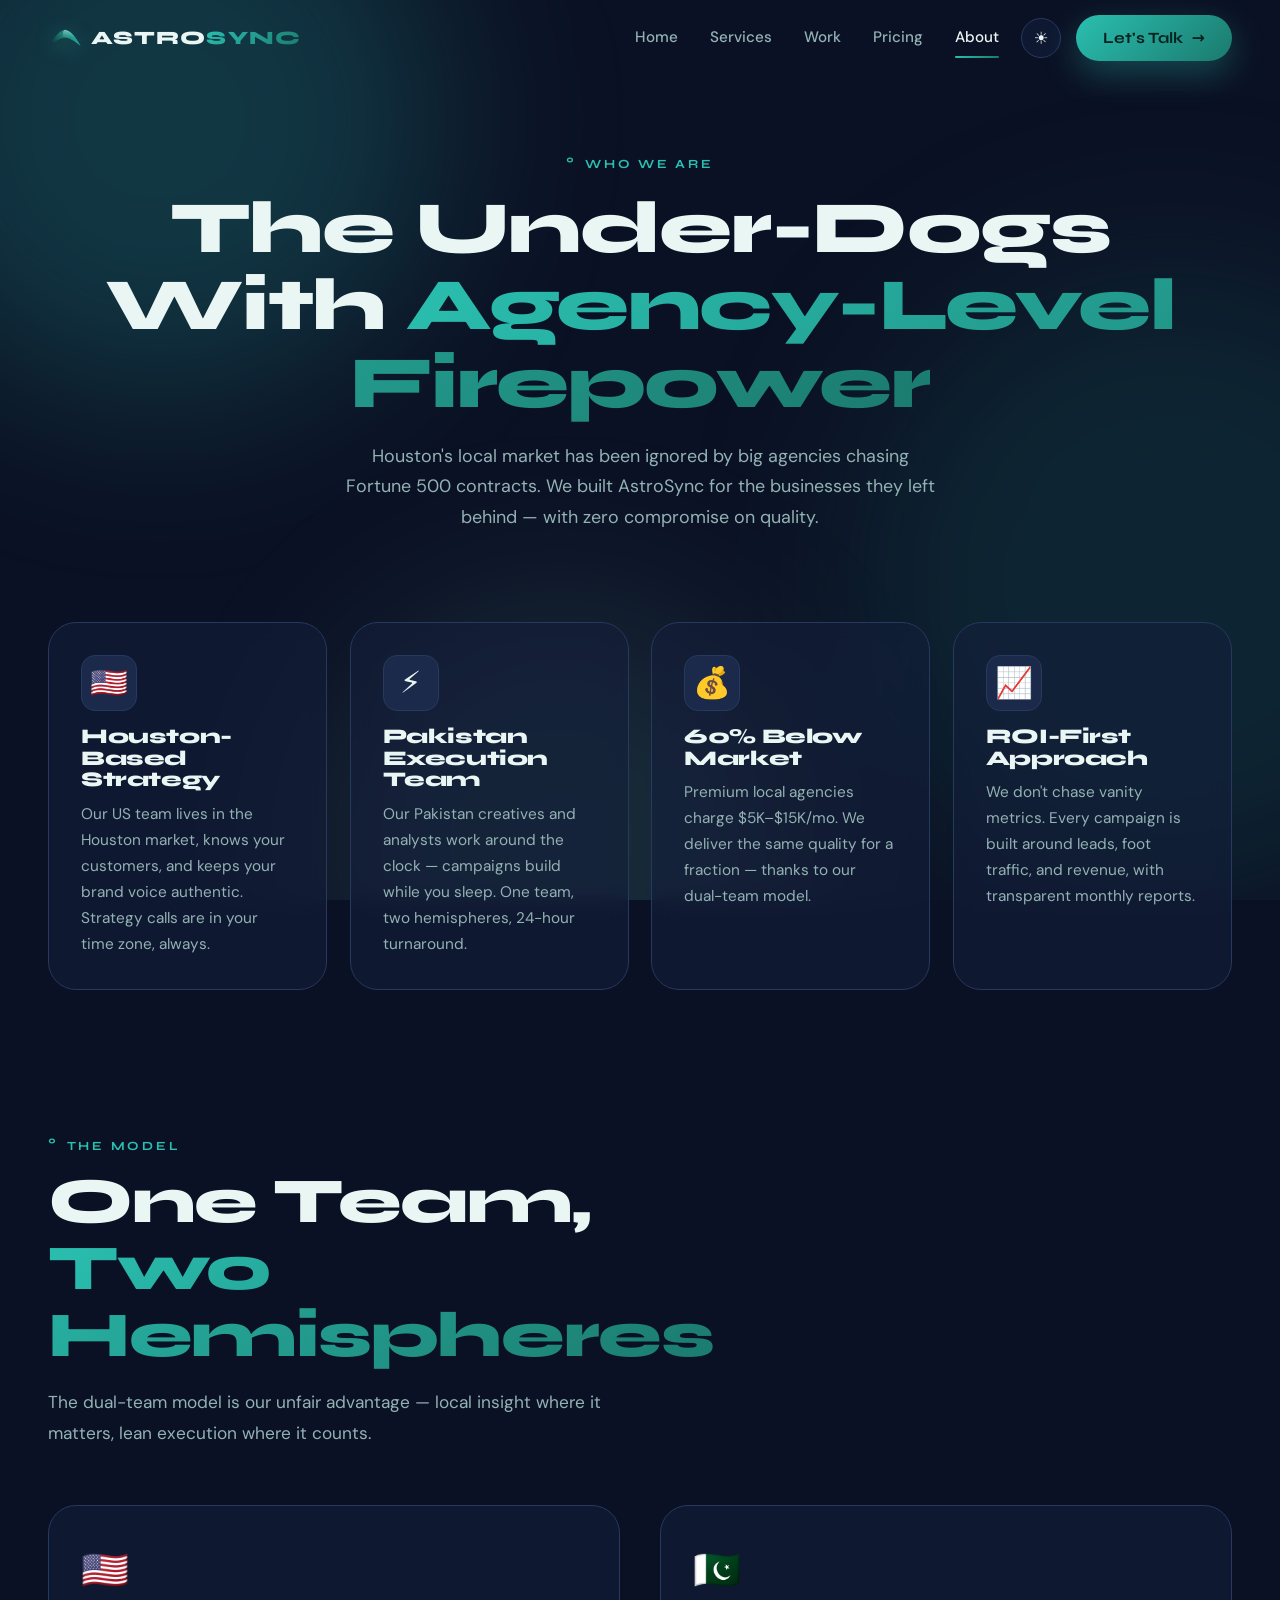
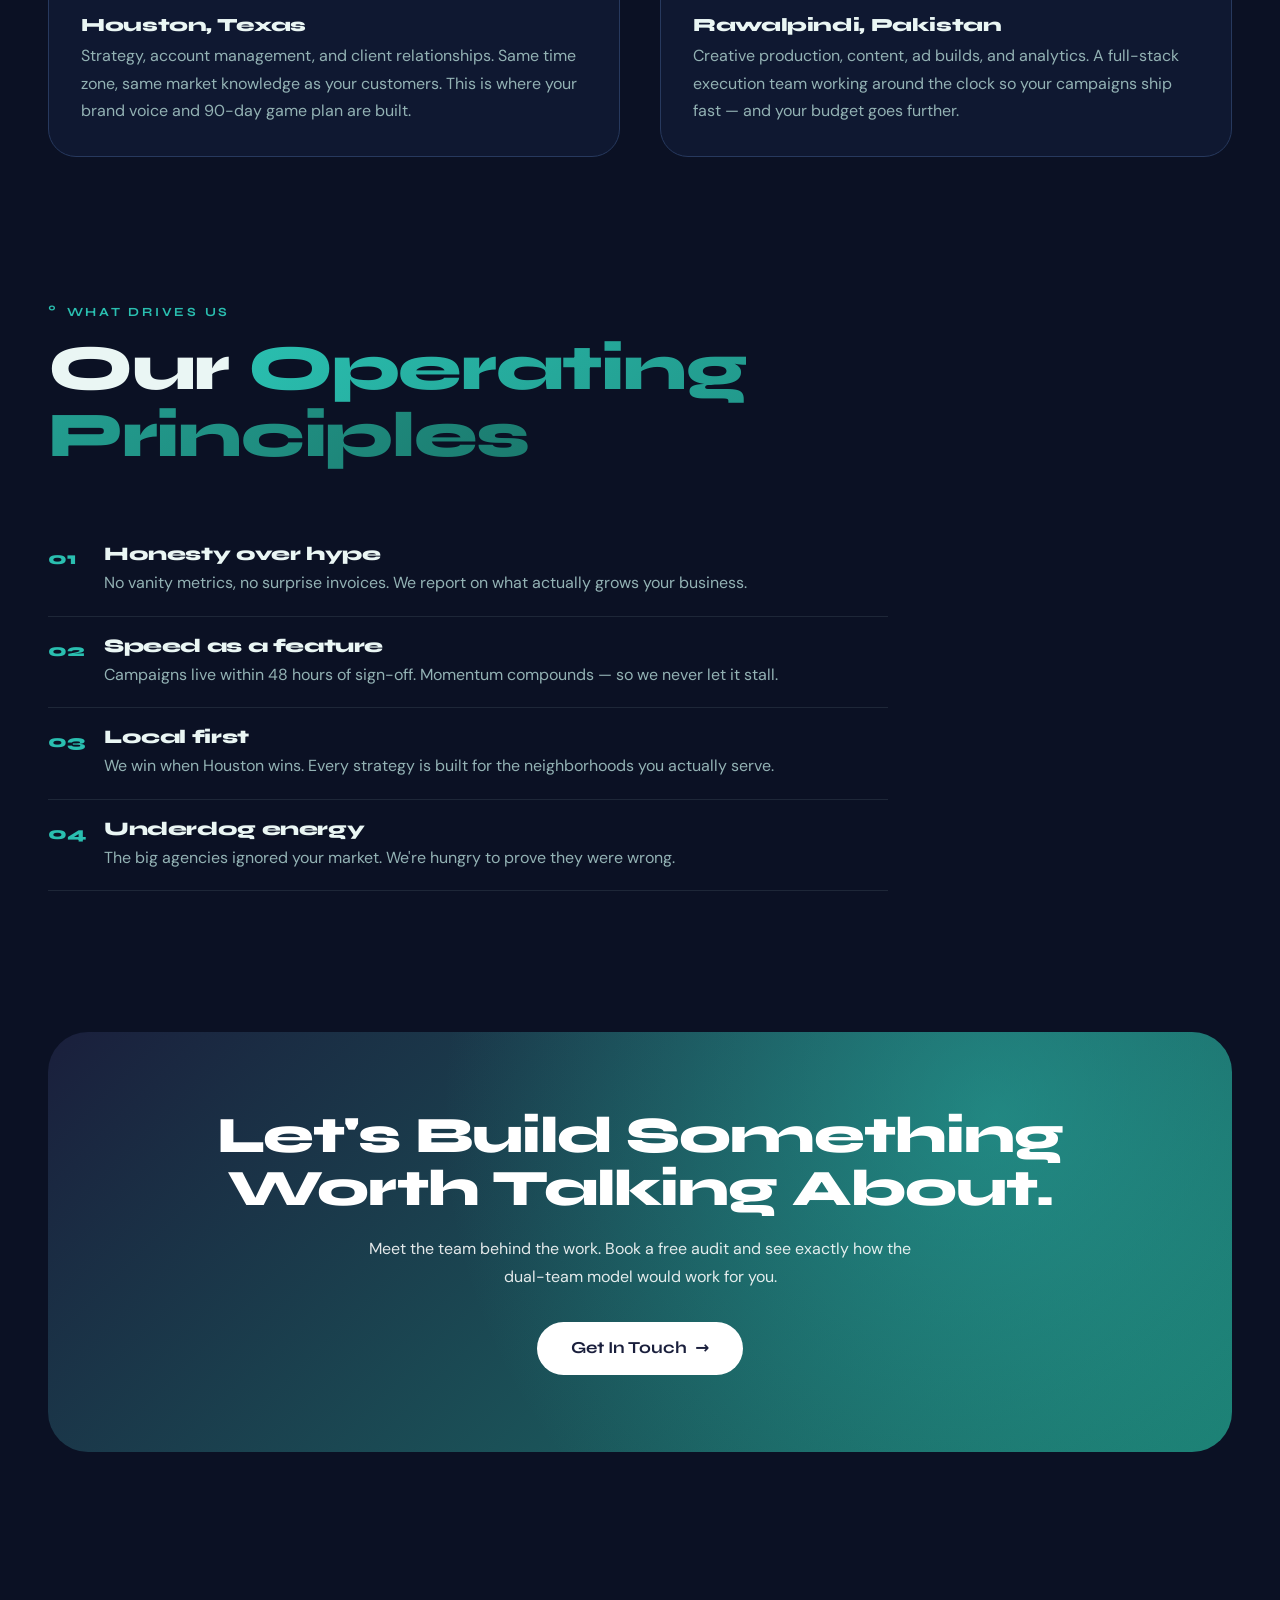
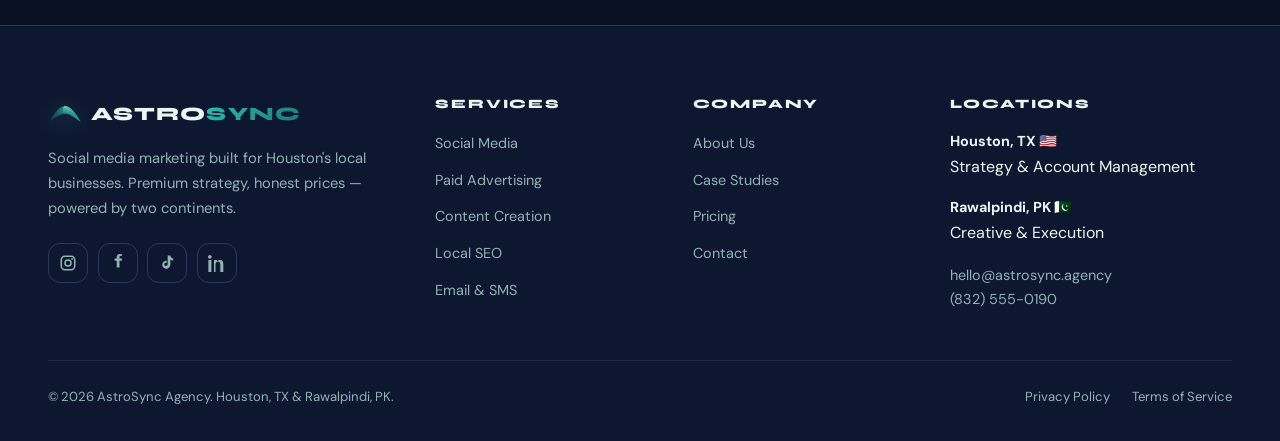
==== about.html @ 9858bcac "Add files via upload" ====
<!DOCTYPE html>
<html lang="en">
<head>
<meta charset="UTF-8">
<meta name="viewport" content="width=device-width, initial-scale=1.0">
<title>About — AstroSync</title>
<meta name="description" content="AstroSync is Houston's under-dog agency: US-based strategy plus a Pakistan execution team, delivering agency-level firepower at honest prices.">
<link rel="icon" href="assets/mark.svg">
<script>try{document.documentElement.setAttribute('data-theme',localStorage.getItem('astrosync-theme')||'dark')}catch(e){document.documentElement.setAttribute('data-theme','dark')}</script>
<link rel="stylesheet" href="assets/site.css">
<noscript><style>body{opacity:1!important}</style></noscript>
</head>
<body data-page="about">

<div class="bg-orbs" aria-hidden="true"><span></span><span></span><span></span></div>

<header class="page-header">
  <div class="container">
    <span class="eyebrow reveal" data-bind="about.eyebrow"></span>
    <h1 class="reveal d1" data-rich="about.title"></h1>
    <p class="reveal d2" data-bind="about.lead"></p>
  </div>
</header>

<!-- WHY GRID -->
<section class="section" style="padding-top:60px">
  <div class="container">
    <div class="grid g-4" data-list="why"></div>
  </div>
</section>

<!-- DUAL TEAM -->
<section class="section" style="padding-top:0">
  <div class="container">
    <div class="section-head reveal">
      <span class="eyebrow" data-bind="about.teamEyebrow"></span>
      <h2 class="section-title" data-rich="about.teamTitle"></h2>
      <p class="section-sub" data-bind="about.teamSub"></p>
    </div>
    <div class="split" data-list="teams"></div>
  </div>
</section>

<!-- VALUES -->
<section class="section" style="padding-top:0">
  <div class="container">
    <div class="section-head reveal">
      <span class="eyebrow" data-bind="about.valuesEyebrow"></span>
      <h2 class="section-title" data-rich="about.valuesTitle"></h2>
    </div>
    <div style="max-width:840px" data-list="values"></div>
  </div>
</section>

<section class="section cta-band" style="padding-top:0">
  <div class="container">
    <div class="cta-inner reveal">
      <h2>Let's Build Something<br>Worth Talking About.</h2>
      <p>Meet the team behind the work. Book a free audit and see exactly how the dual-team model would work for you.</p>
      <a class="btn btn-white btn-lg" href="contact.html">Get In Touch <span class="arr">→</span></a>
    </div>
  </div>
</section>

<script src="assets/content.js"></script>
<script src="assets/site.js"></script>
</body>
</html>
---- assets/site.css ----
@import url('fonts/fonts.css');

/* ============================================================
   ASTROSYNC — design system (teal · navy · mint, matched to logo)
   Dark-first with a light toggle. Shared across all pages.
   Colors are driven by CSS variables so the admin panel can
   override the brand palette at runtime.
   ============================================================ */

:root {
  /* Brand palette (overridable by admin via --brand-* ) */
  --brand-teal:   #2ABFB0;
  --brand-deep:   #1B7A6E;
  --brand-navy:   #1A1F3C;
  --brand-mint:   #E0F4F2;

  --teal:  var(--brand-teal);
  --deep:  var(--brand-deep);
  --navy:  var(--brand-navy);
  --mint:  var(--brand-mint);

  --grad-brand: linear-gradient(135deg, var(--brand-teal), var(--brand-deep));
  --grad-deep:  linear-gradient(135deg, var(--brand-navy), var(--brand-deep));
  --grad-soft:  linear-gradient(135deg, var(--brand-teal), #7AD9CE);

  --font-display: 'Syne', ui-sans-serif, system-ui, sans-serif;
  --font-body:    'DM Sans', ui-sans-serif, system-ui, -apple-system, sans-serif;
  --ease-expo: cubic-bezier(0.16, 1, 0.3, 1);

  --r-sm: 12px; --r-md: 18px; --r-lg: 28px; --r-xl: 40px;
  --maxw: 1240px; --pad: 28px;
}

/* THEME: dark (default) */
:root, [data-theme="dark"] {
  --bg:            #0B1124;
  --bg-2:          #0E1730;
  --surface:       #14203C;
  --surface-raised:#1B2A4A;
  --border:        #27395E;
  --border-soft:   rgba(207,231,228,.10);
  --text:          #EAF6F4;
  --text-muted:    #93B2B4;
  --glass:         rgba(20,32,60,.55);
  --glass-strong:  rgba(11,17,36,.74);
  --shadow:        0 30px 80px rgba(0,0,0,.5);
  --accent:        var(--brand-teal);
  --cta-hover:     var(--brand-deep);
  --orb-1:         rgba(42,191,176,.22);
  --orb-2:         rgba(27,122,110,.20);
  --orb-3:         rgba(122,217,206,.12);
  --brand-ink:     #EAF6F4;       /* wordmark color */
  --on-brand:      #06231F;       /* text on teal buttons */
}

/* THEME: light */
[data-theme="light"] {
  --bg:            #EEF8F8;
  --bg-2:          #FFFFFF;
  --surface:       #FFFFFF;
  --surface-raised:#E0F4F2;
  --border:        #CDE7E4;
  --border-soft:   rgba(26,31,60,.10);
  --text:          #0F1623;
  --text-muted:    #5A7470;
  --glass:         rgba(255,255,255,.66);
  --glass-strong:  rgba(255,255,255,.84);
  --shadow:        0 24px 64px rgba(27,122,110,.18);
  --accent:        var(--brand-deep);
  --cta-hover:     var(--brand-navy);
  --orb-1:         rgba(42,191,176,.16);
  --orb-2:         rgba(27,122,110,.12);
  --orb-3:         rgba(122,217,206,.18);
  --brand-ink:     #1A1F3C;
  --on-brand:      #FFFFFF;
}

/* ---------------- Base ---------------- */
*, *::before, *::after { box-sizing: border-box; margin: 0; padding: 0; }
html { scroll-behavior: smooth; font-size: 16px; -webkit-text-size-adjust: 100%; }
@media (prefers-reduced-motion: reduce) {
  html { scroll-behavior: auto; }
  *, *::before, *::after { animation-duration: .001ms !important; animation-iteration-count: 1 !important; transition-duration: .001ms !important; }
}
body {
  background: var(--bg); color: var(--text); font-family: var(--font-body);
  line-height: 1.7; overflow-x: hidden; -webkit-font-smoothing: antialiased;
  transition: background .5s var(--ease-expo), color .5s var(--ease-expo);
}
img { max-width: 100%; display: block; }
a { color: inherit; text-decoration: none; }
button { cursor: pointer; font-family: inherit; color: inherit; background: none; border: none; }
ul { list-style: none; }
::selection { background: var(--brand-teal); color: #06231F; }
::-webkit-scrollbar { width: 9px; height: 9px; }
::-webkit-scrollbar-track { background: var(--bg-2); }
::-webkit-scrollbar-thumb { background: var(--grad-brand); border-radius: 99px; }

.container { max-width: var(--maxw); margin: 0 auto; padding: 0 var(--pad); }

/* Ambient orbs */
.bg-orbs { position: fixed; inset: 0; z-index: -1; overflow: hidden; pointer-events: none; }
.bg-orbs span { position: absolute; border-radius: 50%; filter: blur(90px); animation: breathe 9s var(--ease-expo) infinite alternate; }
.bg-orbs span:nth-child(1){ width: 560px; height: 560px; background: var(--orb-1); top: -160px; left: -120px; }
.bg-orbs span:nth-child(2){ width: 620px; height: 620px; background: var(--orb-2); top: 30%; right: -200px; animation-delay: -3s; }
.bg-orbs span:nth-child(3){ width: 480px; height: 480px; background: var(--orb-3); bottom: -180px; left: 25%; animation-delay: -6s; }
@keyframes breathe { from { transform: translateY(0) scale(1); opacity: .7; } to { transform: translateY(-30px) scale(1.12); opacity: 1; } }

/* ---------------- Typography ---------------- */
h1, h2, h3, h4 { font-family: var(--font-display); font-weight: 800; line-height: 1.05; letter-spacing: -.02em; }
.grad-text { background: var(--grad-brand); -webkit-background-clip: text; background-clip: text; -webkit-text-fill-color: transparent; color: transparent; }
.eyebrow { display: inline-flex; align-items: center; gap: .5rem; font-family: var(--font-display); font-weight: 700; font-size: .78rem; letter-spacing: .22em; text-transform: uppercase; color: var(--accent); }
.eyebrow::before { content: "°"; font-size: 1.4em; line-height: 0; color: var(--brand-teal); }
.section-title { font-size: clamp(2.1rem, 5.2vw, 4rem); margin: .6rem 0 1.1rem; }
.section-sub { color: var(--text-muted); font-size: 1.08rem; max-width: 620px; line-height: 1.8; }
.section { padding: clamp(72px, 11vw, 150px) 0; position: relative; }
.section-head { max-width: 760px; margin-bottom: 3.5rem; }
.center { text-align: center; margin-inline: auto; }

/* ---------------- Buttons ---------------- */
.btn { display: inline-flex; align-items: center; gap: .55rem; font-family: var(--font-display); font-weight: 700; font-size: .98rem; padding: .95rem 1.7rem; border-radius: 99px; line-height: 1; transition: transform .35s var(--ease-expo), box-shadow .35s var(--ease-expo), background .3s, color .3s, border-color .3s; white-space: nowrap; }
.btn .arr { transition: transform .35s var(--ease-expo); }
.btn:hover .arr { transform: translateX(4px); }
.btn-primary { background: var(--grad-brand); color: var(--on-brand); box-shadow: 0 12px 34px rgba(42,191,176,.32); }
.btn-primary:hover { transform: translateY(-3px); box-shadow: 0 20px 50px rgba(27,122,110,.42); }
.btn-outline { border: 1.5px solid var(--border); color: var(--text); background: var(--glass); backdrop-filter: blur(8px); }
.btn-outline:hover { transform: translateY(-3px); border-color: var(--brand-teal); color: var(--brand-teal); }
.btn-lg { padding: 1.15rem 2.1rem; font-size: 1.05rem; }

/* ---------------- NAV ---------------- */
.site-nav { position: fixed; top: 0; left: 0; right: 0; z-index: 100; transition: background .4s var(--ease-expo), border-color .4s; border-bottom: 1px solid transparent; }
.site-nav.scrolled { background: var(--glass-strong); backdrop-filter: blur(18px) saturate(150%); border-bottom-color: var(--border-soft); }
.nav-inner { display: flex; align-items: center; gap: 1.4rem; height: 76px; }
.brand { display: flex; align-items: center; gap: .55rem; margin-right: auto; }
.brand-mark { width: 34px; height: auto; filter: drop-shadow(0 4px 10px rgba(42,191,176,.35)); }
.brand-name { font-family: var(--font-display); font-weight: 800; font-size: 1.18rem; letter-spacing: .06em; color: var(--brand-ink); }
.nav-links { display: flex; align-items: center; gap: 2rem; }
.nav-links a { font-size: .95rem; font-weight: 500; color: var(--text-muted); position: relative; padding: .3rem 0; transition: color .3s; }
.nav-links a::after { content: ""; position: absolute; left: 0; bottom: -2px; height: 2px; width: 0; background: var(--grad-brand); border-radius: 2px; transition: width .35s var(--ease-expo); }
.nav-links a:hover, .nav-links a.active { color: var(--text); }
.nav-links a:hover::after, .nav-links a.active::after { width: 100%; }
.nav-actions { display: flex; align-items: center; gap: .9rem; }
.theme-toggle { width: 40px; height: 40px; border-radius: 50%; display: grid; place-items: center; border: 1px solid var(--border); background: var(--glass); font-size: 1.05rem; transition: transform .4s var(--ease-expo), border-color .3s; }
.theme-toggle:hover { transform: rotate(-20deg) scale(1.08); border-color: var(--brand-teal); }
.hamburger { display: none; flex-direction: column; gap: 5px; width: 44px; height: 44px; align-items: center; justify-content: center; }
.hamburger span { width: 24px; height: 2px; background: var(--text); border-radius: 2px; transition: transform .35s var(--ease-expo), opacity .25s; }
.hamburger.open span:nth-child(1){ transform: translateY(7px) rotate(45deg); }
.hamburger.open span:nth-child(2){ opacity: 0; }
.hamburger.open span:nth-child(3){ transform: translateY(-7px) rotate(-45deg); }

/* drawer */
.drawer { position: fixed; inset: 0; z-index: 200; visibility: hidden; }
.drawer.open { visibility: visible; }
.drawer-backdrop { position: absolute; inset: 0; background: rgba(0,0,0,.6); opacity: 0; transition: opacity .4s; backdrop-filter: blur(2px); }
.drawer.open .drawer-backdrop { opacity: 1; }
.drawer-panel { position: absolute; top: 0; right: 0; height: 100%; width: min(86vw, 360px); background: var(--bg-2); border-left: 1px solid var(--border); padding: 5.5rem 2rem 2rem; display: flex; flex-direction: column; gap: .4rem; transform: translateX(100%); transition: transform .5s var(--ease-expo); }
.drawer.open .drawer-panel { transform: translateX(0); }
.drawer-panel a { font-family: var(--font-display); font-weight: 700; font-size: 1.5rem; padding: .7rem 0; color: var(--text); border-bottom: 1px solid var(--border-soft); }
.drawer-panel a.active { color: var(--brand-teal); }
.drawer-close { position: absolute; top: 1.6rem; right: 1.6rem; font-size: 1.6rem; color: var(--text-muted); }
.drawer-panel .btn { margin-top: 1.4rem; justify-content: center; }

/* ---------------- Hero ---------------- */
.hero { position: relative; padding: 150px 0 90px; overflow: hidden; }
.hero-grid { display: grid; grid-template-columns: 1.1fr .9fr; gap: 3rem; align-items: center; }
.badge { display: inline-flex; align-items: center; gap: .6rem; padding: .5rem 1rem; border-radius: 99px; background: var(--glass); border: 1px solid var(--border); font-size: .82rem; font-weight: 600; color: var(--text-muted); margin-bottom: 1.6rem; backdrop-filter: blur(8px); }
.badge .dot { width: 8px; height: 8px; border-radius: 50%; background: var(--grad-brand); box-shadow: 0 0 0 4px rgba(42,191,176,.18); animation: pulse 2s infinite; }
@keyframes pulse { 50% { box-shadow: 0 0 0 9px rgba(42,191,176,0); } }
.hero h1 { font-size: clamp(2.6rem, 6.6vw, 5.2rem); }
.hero p.lead { color: var(--text-muted); font-size: 1.15rem; max-width: 520px; margin: 1.6rem 0 2.2rem; line-height: 1.8; }
.hero-ctas { display: flex; gap: 1rem; flex-wrap: wrap; }
.hero-stats { display: flex; gap: 2.4rem; margin-top: 3rem; flex-wrap: wrap; }
.stat .num { font-family: var(--font-display); font-weight: 800; font-size: clamp(1.8rem, 4vw, 2.6rem); background: var(--grad-brand); -webkit-background-clip: text; background-clip: text; -webkit-text-fill-color: transparent; }
.stat .label { color: var(--text-muted); font-size: .85rem; margin-top: .2rem; }

/* ---------------- 3D social sphere (hero) ---------------- */
.sphere-stage { perspective: 1100px; width: min(100%, 460px); aspect-ratio: 1; margin-inline: auto; display: grid; place-items: center; position: relative; }
.sphere-stage::before { content: ""; position: absolute; inset: 12%; border-radius: 50%; background: radial-gradient(circle at 50% 45%, var(--orb-1), transparent 65%); filter: blur(30px); }
.sphere { position: relative; width: 78%; height: 78%; transform-style: preserve-3d; transform: rotateX(-8deg); }
.orbit { position: absolute; inset: 0; transform-style: preserve-3d; animation: orbitspin 26s linear infinite; }
.orbit-item { position: absolute; top: 50%; left: 50%; width: 64px; height: 64px; margin: -32px; transform-style: preserve-3d; transform: rotateY(var(--a)) translateZ(var(--r, 175px)) translateY(var(--y, 0px)); }
.orbit-badge { width: 100%; height: 100%; transform: rotateY(calc(-1 * var(--a))); animation: orbitspin-rev 26s linear infinite; }
.sphere:hover .orbit, .sphere:hover .orbit-badge { animation-play-state: paused; }
@keyframes orbitspin { to { transform: rotateY(360deg); } }
@keyframes orbitspin-rev { to { transform: rotateY(-360deg); } }
.social-badge { width: 100%; height: 100%; border-radius: 18px; display: grid; place-items: center; background: var(--glass-strong); border: 1px solid var(--border); box-shadow: var(--shadow); backdrop-filter: blur(8px); transition: transform .3s var(--ease-expo); }
.social-badge:hover { transform: scale(1.12); }
.social-badge svg { width: 30px; height: 30px; }
.sphere-core { position: absolute; top: 50%; left: 50%; width: 120px; height: 120px; margin: -60px; border-radius: 50%; display: grid; place-items: center; background: var(--grad-deep); border: 1px solid var(--border); box-shadow: 0 0 50px rgba(42,191,176,.45), inset 0 0 30px rgba(0,0,0,.4); transform: translateZ(0); }
.sphere-core img { width: 64px; filter: drop-shadow(0 4px 10px rgba(0,0,0,.4)); }
.sphere-ring { position: absolute; inset: 4%; border: 1px solid var(--border-soft); border-radius: 50%; transform: rotateX(78deg); }
.sphere-ring.b { inset: 14%; transform: rotateX(78deg) rotateZ(60deg); }

/* page header (interior pages) */
.page-header { padding: 150px 0 30px; text-align: center; }
.page-header h1 { font-size: clamp(2.4rem, 6vw, 4.6rem); margin: .8rem auto 1.2rem; max-width: 14ch; }
.page-header p { color: var(--text-muted); font-size: 1.12rem; max-width: 600px; margin: 0 auto; }

/* ---------------- Ticker ---------------- */
.ticker { overflow: hidden; border-block: 1px solid var(--border-soft); padding: 1.1rem 0; background: var(--surface); }
.ticker-track { display: flex; gap: 3rem; width: max-content; animation: marquee 32s linear infinite; }
.ticker:hover .ticker-track { animation-play-state: paused; }
.ticker-item { display: inline-flex; align-items: center; gap: .9rem; font-family: var(--font-display); font-weight: 700; font-size: 1.05rem; color: var(--text-muted); white-space: nowrap; }
.ticker-item b { color: var(--brand-teal); }
@keyframes marquee { to { transform: translateX(-50%); } }

/* ---------------- Cards / grids ---------------- */
.grid { display: grid; gap: 1.4rem; }
.g-2 { grid-template-columns: repeat(2, 1fr); }
.g-3 { grid-template-columns: repeat(3, 1fr); }
.g-4 { grid-template-columns: repeat(4, 1fr); }
.card { background: var(--glass); border: 1px solid var(--border); border-radius: var(--r-lg); padding: 2rem; position: relative; overflow: hidden; backdrop-filter: blur(10px); transition: transform .45s var(--ease-expo), border-color .4s, box-shadow .45s var(--ease-expo); }
.card::before { content: ""; position: absolute; inset: 0; border-radius: inherit; padding: 1px; background: var(--grad-brand); -webkit-mask: linear-gradient(#000 0 0) content-box, linear-gradient(#000 0 0); -webkit-mask-composite: xor; mask-composite: exclude; opacity: 0; transition: opacity .4s; }
.card:hover { transform: translateY(-6px); box-shadow: var(--shadow); }
.card:hover::before { opacity: 1; }
.card h3 { font-size: 1.3rem; margin: .9rem 0 .6rem; }
.card p { color: var(--text-muted); font-size: .96rem; }
.card .icon { font-size: 1.9rem; width: 56px; height: 56px; border-radius: 14px; display: grid; place-items: center; background: var(--surface-raised); border: 1px solid var(--border); }

.svc-card { display: flex; flex-direction: column; min-height: 260px; }
.svc-num { font-family: var(--font-display); font-weight: 800; font-size: 1rem; color: var(--accent); letter-spacing: .1em; }
.svc-card h3 { margin-top: auto; font-size: 1.55rem; }
.svc-enter { display: inline-flex; align-items: center; gap: .5rem; margin-top: 1.2rem; font-family: var(--font-display); font-weight: 700; font-size: .85rem; letter-spacing: .12em; color: var(--text-muted); transition: color .3s, gap .3s var(--ease-expo); }
.svc-card:hover .svc-enter { color: var(--brand-teal); gap: .9rem; }
.tag { position: absolute; top: 1.4rem; right: 1.4rem; font-size: .68rem; font-weight: 700; letter-spacing: .08em; text-transform: uppercase; padding: .3rem .7rem; border-radius: 99px; background: var(--grad-brand); color: var(--on-brand); }

.stat-card .big { font-family: var(--font-display); font-weight: 800; font-size: clamp(2.6rem, 6vw, 3.6rem); background: var(--grad-brand); -webkit-background-clip: text; background-clip: text; -webkit-text-fill-color: transparent; line-height: 1; }
.stat-card .ctx { font-size: .72rem; letter-spacing: .14em; text-transform: uppercase; color: var(--accent); font-weight: 700; margin-bottom: 1rem; }

.steps { display: grid; gap: 1.2rem; }
.step { position: relative; padding-left: 5rem; }
.step .n { position: absolute; left: 0; top: 0; width: 56px; height: 56px; border-radius: 16px; display: grid; place-items: center; font-family: var(--font-display); font-weight: 800; font-size: 1.3rem; background: var(--surface); border: 1px solid var(--border); color: var(--accent); }
.step h3 { font-size: 1.3rem; margin-bottom: .4rem; }
.step p { color: var(--text-muted); }

.quote-card { display: flex; flex-direction: column; gap: 1.2rem; }
.stars { color: var(--brand-teal); letter-spacing: .18em; font-size: 1rem; }
.quote-card blockquote { font-size: 1.05rem; line-height: 1.7; color: var(--text); font-style: italic; }
.who { display: flex; align-items: center; gap: .8rem; margin-top: auto; }
.avatar { width: 46px; height: 46px; border-radius: 50%; display: grid; place-items: center; font-family: var(--font-display); font-weight: 800; color: var(--on-brand); background: var(--grad-brand); font-size: .95rem; }
.who .name { font-weight: 700; font-size: .95rem; }
.who .role { color: var(--text-muted); font-size: .82rem; }

.price-card { display: flex; flex-direction: column; }
.price-card.featured { border-color: var(--brand-teal); box-shadow: 0 0 0 1px var(--brand-teal), 0 24px 60px rgba(42,191,176,.2); transform: scale(1.03); }
.price-card.featured:hover { transform: scale(1.03) translateY(-6px); }
.plan-name { font-family: var(--font-display); font-weight: 700; font-size: 1rem; letter-spacing: .14em; text-transform: uppercase; color: var(--accent); }
.price { font-family: var(--font-display); font-weight: 800; font-size: 3.2rem; margin: .6rem 0 .1rem; line-height: 1; }
.price sup { font-size: 1.3rem; vertical-align: super; color: var(--text-muted); }
.per { color: var(--text-muted); font-size: .88rem; }
.feat-list { display: flex; flex-direction: column; gap: .7rem; margin: 1.6rem 0; }
.feat-list li { display: flex; align-items: flex-start; gap: .6rem; font-size: .95rem; color: var(--text-muted); }
.feat-list li::before { content: "✦"; color: var(--brand-teal); flex-shrink: 0; }
.price-card .btn { margin-top: auto; justify-content: center; }
.badge-pop { position: absolute; top: 1.2rem; right: 1.2rem; font-size: .66rem; font-weight: 700; letter-spacing: .1em; text-transform: uppercase; padding: .3rem .7rem; border-radius: 99px; background: var(--grad-brand); color: var(--on-brand); }

.faq { max-width: 800px; margin: 0 auto; display: flex; flex-direction: column; gap: .8rem; }
.faq-item { background: var(--glass); border: 1px solid var(--border); border-radius: var(--r-md); overflow: hidden; }
.faq-q { width: 100%; text-align: left; padding: 1.3rem 1.5rem; font-family: var(--font-display); font-weight: 700; font-size: 1.05rem; display: flex; justify-content: space-between; align-items: center; gap: 1rem; }
.faq-q .pm { color: var(--brand-teal); font-size: 1.4rem; transition: transform .35s var(--ease-expo); flex-shrink: 0; }
.faq-item.open .faq-q .pm { transform: rotate(45deg); }
.faq-a { max-height: 0; overflow: hidden; transition: max-height .4s var(--ease-expo); }
.faq-a p { padding: 0 1.5rem 1.4rem; color: var(--text-muted); }

.contact-grid { display: grid; grid-template-columns: .9fr 1.1fr; gap: 3rem; align-items: start; }
.info-row { display: flex; gap: .9rem; align-items: flex-start; margin-bottom: 1.2rem; }
.info-row .ico { width: 44px; height: 44px; border-radius: 12px; flex-shrink: 0; display: grid; place-items: center; background: var(--grad-brand); font-size: 1.1rem; }
.info-row b { display: block; font-size: .95rem; }
.info-row span { color: var(--text-muted); font-size: .85rem; }
.form { background: var(--glass); border: 1px solid var(--border); border-radius: var(--r-lg); padding: 2.2rem; backdrop-filter: blur(10px); }
.form-row { display: grid; grid-template-columns: 1fr 1fr; gap: 1rem; }
.field { display: flex; flex-direction: column; gap: .4rem; margin-bottom: 1.1rem; }
.field label { font-size: .82rem; font-weight: 600; color: var(--text-muted); }
.field input, .field select, .field textarea { background: var(--bg-2); border: 1px solid var(--border); border-radius: var(--r-sm); padding: .85rem 1rem; color: var(--text); font-family: inherit; font-size: .95rem; transition: border-color .3s, box-shadow .3s; }
.field textarea { min-height: 120px; resize: vertical; }
.field input:focus, .field select:focus, .field textarea:focus { outline: none; border-color: var(--brand-teal); box-shadow: 0 0 0 3px rgba(42,191,176,.18); }
.field.invalid input, .field.invalid select { border-color: #E8294A; }
.btn-submit { width: 100%; justify-content: center; background: var(--grad-brand); color: var(--on-brand); }
.btn-submit:hover { transform: translateY(-2px); box-shadow: 0 16px 40px rgba(42,191,176,.34); }
.btn-submit:disabled { opacity: 1; cursor: default; }

.cta-band { position: relative; overflow: hidden; }
.cta-inner { background: var(--grad-deep); border-radius: var(--r-xl); padding: clamp(3rem, 6vw, 5rem); text-align: center; position: relative; overflow: hidden; }
.cta-inner::after { content: ""; position: absolute; inset: 0; background: radial-gradient(circle at 80% 20%, rgba(42,191,176,.45), transparent 55%); }
.cta-inner > * { position: relative; z-index: 1; }
.cta-inner h2 { color: #fff; font-size: clamp(1.9rem, 4.6vw, 3.2rem); }
.cta-inner p { color: rgba(255,255,255,.88); max-width: 560px; margin: 1.2rem auto 2rem; }
.btn-white { background: #fff; color: var(--brand-navy); }
.btn-white:hover { transform: translateY(-3px); box-shadow: 0 18px 44px rgba(0,0,0,.3); }

.split { display: grid; grid-template-columns: 1fr 1fr; gap: 2.5rem; align-items: center; }
.team-card { background: var(--glass); border: 1px solid var(--border); border-radius: var(--r-lg); padding: 2rem; }
.team-card .flag { font-size: 2.4rem; }
.team-card h3 { margin: .8rem 0 .4rem; }
.value-row { display: flex; gap: 1rem; padding: 1.2rem 0; border-bottom: 1px solid var(--border-soft); }
.value-row .vn { font-family: var(--font-display); font-weight: 800; color: var(--accent); font-size: 1.1rem; flex-shrink: 0; width: 2.5rem; }

/* ---------------- Footer ---------------- */
.site-footer { background: var(--bg-2); border-top: 1px solid var(--border); padding: 4.5rem 0 2rem; margin-top: 2rem; }
.footer-top { display: grid; grid-template-columns: 1.6fr 1fr 1fr 1.3fr; gap: 2.5rem; }
.footer-tag { color: var(--text-muted); font-size: .92rem; margin: 1rem 0 1.4rem; max-width: 320px; }
.socials { display: flex; gap: .6rem; }
.socials a { width: 40px; height: 40px; border-radius: 12px; display: grid; place-items: center; border: 1px solid var(--border); color: var(--text-muted); transition: transform .35s var(--ease-expo), background .3s, color .3s, border-color .3s; }
.socials a svg { width: 18px; height: 18px; }
.socials a:hover { transform: translateY(-3px); background: var(--grad-brand); color: var(--on-brand); border-color: transparent; }
.footer-col h4 { font-size: .8rem; letter-spacing: .14em; text-transform: uppercase; color: var(--text); margin-bottom: 1.1rem; }
.footer-col ul { display: flex; flex-direction: column; gap: .6rem; }
.footer-col a, .footer-col p { color: var(--text-muted); font-size: .9rem; transition: color .3s; }
.footer-col a:hover { color: var(--brand-teal); }
.loc b { display: block; color: var(--text); font-size: .9rem; }
.footer-bottom { display: flex; justify-content: space-between; align-items: center; gap: 1rem; margin-top: 3rem; padding-top: 1.6rem; border-top: 1px solid var(--border-soft); flex-wrap: wrap; }
.footer-bottom p, .footer-bottom a { color: var(--text-muted); font-size: .82rem; }
.footer-links { display: flex; gap: 1.4rem; }

/* ---------------- Reveal + page load ---------------- */
.reveal { opacity: 0; transform: translateY(28px); transition: opacity .8s var(--ease-expo), transform .8s var(--ease-expo); }
.reveal.in { opacity: 1; transform: none; }
.d1 { transition-delay: .06s; } .d2 { transition-delay: .12s; } .d3 { transition-delay: .18s; }
.d4 { transition-delay: .24s; } .d5 { transition-delay: .30s; }
body { opacity: 0; transition: opacity .5s var(--ease-expo); }
body.loaded { opacity: 1; }
body.leaving { opacity: 0; }

/* ---------------- Responsive ---------------- */
@media (max-width: 980px) {
  .hero-grid { grid-template-columns: 1fr; }
  .sphere-stage { order: -1; max-width: 360px; }
  .contact-grid, .split { grid-template-columns: 1fr; }
  .g-4 { grid-template-columns: repeat(2, 1fr); }
  .footer-top { grid-template-columns: 1fr 1fr; }
}
@media (max-width: 860px) {
  .nav-links, .nav-actions .desktop-cta { display: none; }
  .hamburger { display: flex; }
}
@media (max-width: 620px) {
  .g-2, .g-3, .g-4 { grid-template-columns: 1fr; }
  .form-row { grid-template-columns: 1fr; }
  .footer-top { grid-template-columns: 1fr; }
  .price-card.featured { transform: none; }
  .price-card.featured:hover { transform: translateY(-6px); }
  .hero-stats { gap: 1.6rem; }
}
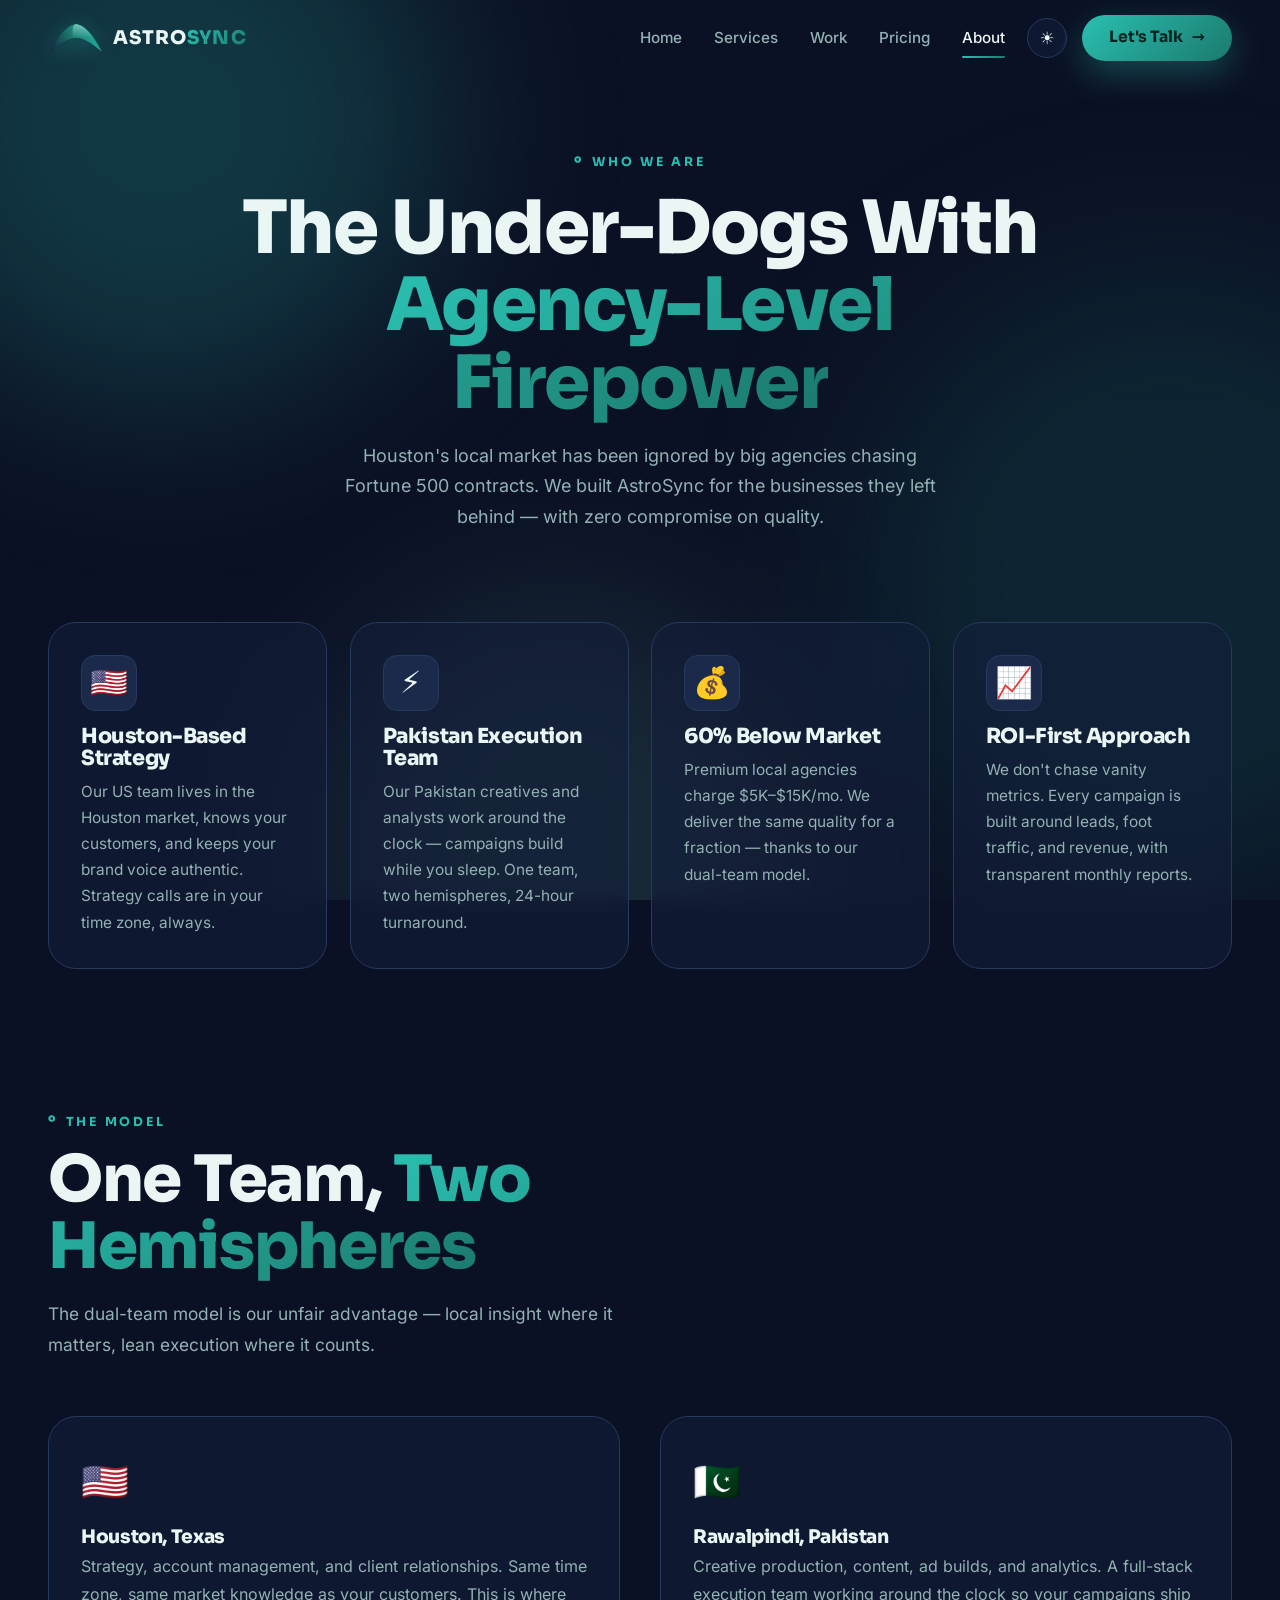
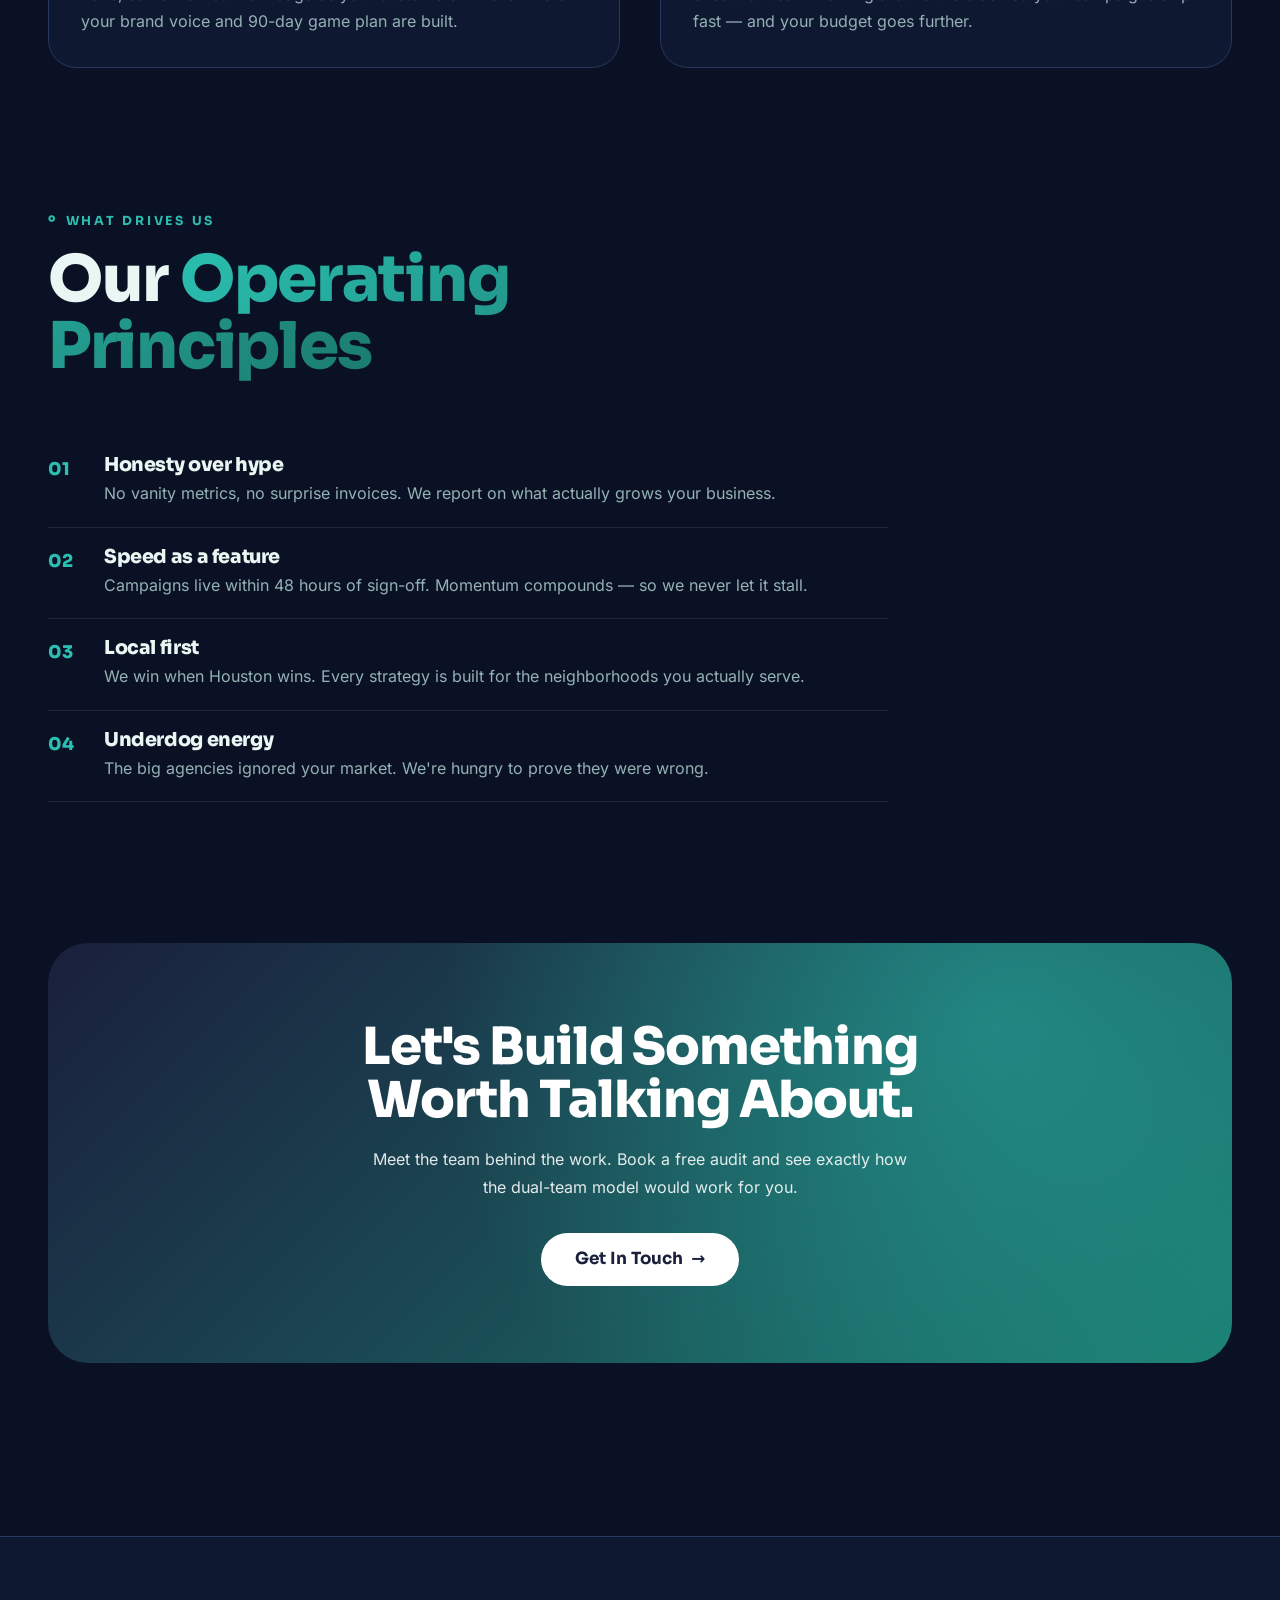
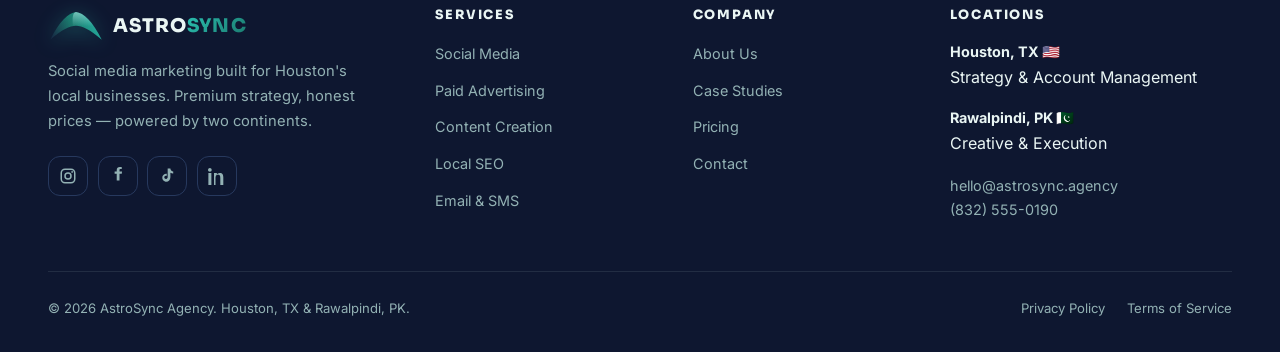
==== commit 775c1e1c: "Add Shopify-style admin layout builder" ====
--- a/about.html
+++ b/about.html
@@ -14,53 +14,8 @@
 
 <div class="bg-orbs" aria-hidden="true"><span></span><span></span><span></span></div>
 
-<header class="page-header">
-  <div class="container">
-    <span class="eyebrow reveal" data-bind="about.eyebrow"></span>
-    <h1 class="reveal d1" data-rich="about.title"></h1>
-    <p class="reveal d2" data-bind="about.lead"></p>
-  </div>
-</header>
-
-<!-- WHY GRID -->
-<section class="section" style="padding-top:60px">
-  <div class="container">
-    <div class="grid g-4" data-list="why"></div>
-  </div>
-</section>
-
-<!-- DUAL TEAM -->
-<section class="section" style="padding-top:0">
-  <div class="container">
-    <div class="section-head reveal">
-      <span class="eyebrow" data-bind="about.teamEyebrow"></span>
-      <h2 class="section-title" data-rich="about.teamTitle"></h2>
-      <p class="section-sub" data-bind="about.teamSub"></p>
-    </div>
-    <div class="split" data-list="teams"></div>
-  </div>
-</section>
-
-<!-- VALUES -->
-<section class="section" style="padding-top:0">
-  <div class="container">
-    <div class="section-head reveal">
-      <span class="eyebrow" data-bind="about.valuesEyebrow"></span>
-      <h2 class="section-title" data-rich="about.valuesTitle"></h2>
-    </div>
-    <div style="max-width:840px" data-list="values"></div>
-  </div>
-</section>
-
-<section class="section cta-band" style="padding-top:0">
-  <div class="container">
-    <div class="cta-inner reveal">
-      <h2>Let's Build Something<br>Worth Talking About.</h2>
-      <p>Meet the team behind the work. Book a free audit and see exactly how the dual-team model would work for you.</p>
-      <a class="btn btn-white btn-lg" href="contact.html">Get In Touch <span class="arr">→</span></a>
-    </div>
-  </div>
-</section>
+<!-- Sections render here from the editable layout (assets/site.js) -->
+<main id="page"></main>
 
 <script src="assets/content.js"></script>
 <script src="assets/site.js"></script>
--- a/assets/site.css
+++ b/assets/site.css
@@ -29,6 +29,10 @@
 
   --r-sm: 12px; --r-md: 18px; --r-lg: 28px; --r-xl: 40px;
   --maxw: 1240px; --pad: 28px;
+
+  /* Global type scale (admin editable, 1 = default) */
+  --type-base-scale: 1;
+  --type-heading-scale: 1;
 }
 
 /* THEME: dark (default) */
@@ -77,7 +81,7 @@
 
 /* ---------------- Base ---------------- */
 *, *::before, *::after { box-sizing: border-box; margin: 0; padding: 0; }
-html { scroll-behavior: smooth; font-size: 16px; -webkit-text-size-adjust: 100%; }
+html { scroll-behavior: smooth; font-size: calc(16px * var(--type-base-scale, 1)); -webkit-text-size-adjust: 100%; }
 @media (prefers-reduced-motion: reduce) {
   html { scroll-behavior: auto; }
   *, *::before, *::after { animation-duration: .001ms !important; animation-iteration-count: 1 !important; transition-duration: .001ms !important; }
@@ -111,9 +115,12 @@
 .grad-text { background: var(--grad-brand); -webkit-background-clip: text; background-clip: text; -webkit-text-fill-color: transparent; color: transparent; }
 .eyebrow { display: inline-flex; align-items: center; gap: .5rem; font-family: var(--font-display); font-weight: 700; font-size: .78rem; letter-spacing: .22em; text-transform: uppercase; color: var(--accent); }
 .eyebrow::before { content: "°"; font-size: 1.4em; line-height: 0; color: var(--brand-teal); }
-.section-title { font-size: clamp(2.1rem, 5.2vw, 4rem); margin: .6rem 0 1.1rem; }
+.section-title { font-size: calc(clamp(2.1rem, 5.2vw, 4rem) * var(--type-heading-scale, 1)); margin: .6rem 0 1.1rem; }
 .section-sub { color: var(--text-muted); font-size: 1.08rem; max-width: 620px; line-height: 1.8; }
 .section { padding: clamp(72px, 11vw, 150px) 0; position: relative; }
+/* Stacked sections collapse the doubled gap (replaces manual padding-top:0) */
+.section + .section { padding-top: 0; }
+.page-header + .section { padding-top: 60px; }
 .section-head { max-width: 760px; margin-bottom: 3.5rem; }
 .center { text-align: center; margin-inline: auto; }
 
@@ -134,6 +141,14 @@
 .brand { display: flex; align-items: center; gap: .55rem; margin-right: auto; }
 .brand-mark { width: 34px; height: auto; filter: drop-shadow(0 4px 10px rgba(42,191,176,.35)); }
 .brand-name { font-family: var(--font-display); font-weight: 800; font-size: 1.18rem; letter-spacing: .06em; color: var(--brand-ink); }
+.brand-logo-img { filter: none; }
+/* Logo placement (admin editable) */
+.nav-inner.logo-center .brand { margin: 0 auto; order: 2; }
+.nav-inner.logo-center .nav-links { order: 1; }
+.nav-inner.logo-center .nav-actions { order: 3; }
+.nav-inner.logo-right .brand { margin-right: 0; margin-left: 1.4rem; order: 3; }
+.nav-inner.logo-right .nav-links { order: 1; margin-right: auto; }
+.nav-inner.logo-right .nav-actions { order: 2; }
 .nav-links { display: flex; align-items: center; gap: 2rem; }
 .nav-links a { font-size: .95rem; font-weight: 500; color: var(--text-muted); position: relative; padding: .3rem 0; transition: color .3s; }
 .nav-links a::after { content: ""; position: absolute; left: 0; bottom: -2px; height: 2px; width: 0; background: var(--grad-brand); border-radius: 2px; transition: width .35s var(--ease-expo); }
@@ -166,7 +181,7 @@
 .badge { display: inline-flex; align-items: center; gap: .6rem; padding: .5rem 1rem; border-radius: 99px; background: var(--glass); border: 1px solid var(--border); font-size: .82rem; font-weight: 600; color: var(--text-muted); margin-bottom: 1.6rem; backdrop-filter: blur(8px); }
 .badge .dot { width: 8px; height: 8px; border-radius: 50%; background: var(--grad-brand); box-shadow: 0 0 0 4px rgba(42,191,176,.18); animation: pulse 2s infinite; }
 @keyframes pulse { 50% { box-shadow: 0 0 0 9px rgba(42,191,176,0); } }
-.hero h1 { font-size: clamp(2.6rem, 6.6vw, 5.2rem); }
+.hero h1 { font-size: calc(clamp(2.6rem, 6.6vw, 5.2rem) * var(--type-heading-scale, 1)); }
 .hero p.lead { color: var(--text-muted); font-size: 1.15rem; max-width: 520px; margin: 1.6rem 0 2.2rem; line-height: 1.8; }
 .hero-ctas { display: flex; gap: 1rem; flex-wrap: wrap; }
 .hero-stats { display: flex; gap: 2.4rem; margin-top: 3rem; flex-wrap: wrap; }
@@ -193,7 +208,7 @@
 
 /* page header (interior pages) */
 .page-header { padding: 150px 0 30px; text-align: center; }
-.page-header h1 { font-size: clamp(2.4rem, 6vw, 4.6rem); margin: .8rem auto 1.2rem; max-width: 14ch; }
+.page-header h1 { font-size: calc(clamp(2.4rem, 6vw, 4.6rem) * var(--type-heading-scale, 1)); margin: .8rem auto 1.2rem; max-width: 14ch; }
 .page-header p { color: var(--text-muted); font-size: 1.12rem; max-width: 600px; margin: 0 auto; }
 
 /* ---------------- Ticker ---------------- */
@@ -283,7 +298,7 @@
 .cta-inner { background: var(--grad-deep); border-radius: var(--r-xl); padding: clamp(3rem, 6vw, 5rem); text-align: center; position: relative; overflow: hidden; }
 .cta-inner::after { content: ""; position: absolute; inset: 0; background: radial-gradient(circle at 80% 20%, rgba(42,191,176,.45), transparent 55%); }
 .cta-inner > * { position: relative; z-index: 1; }
-.cta-inner h2 { color: #fff; font-size: clamp(1.9rem, 4.6vw, 3.2rem); }
+.cta-inner h2 { color: #fff; font-size: calc(clamp(1.9rem, 4.6vw, 3.2rem) * var(--type-heading-scale, 1)); }
 .cta-inner p { color: rgba(255,255,255,.88); max-width: 560px; margin: 1.2rem auto 2rem; }
 .btn-white { background: #fff; color: var(--brand-navy); }
 .btn-white:hover { transform: translateY(-3px); box-shadow: 0 18px 44px rgba(0,0,0,.3); }
